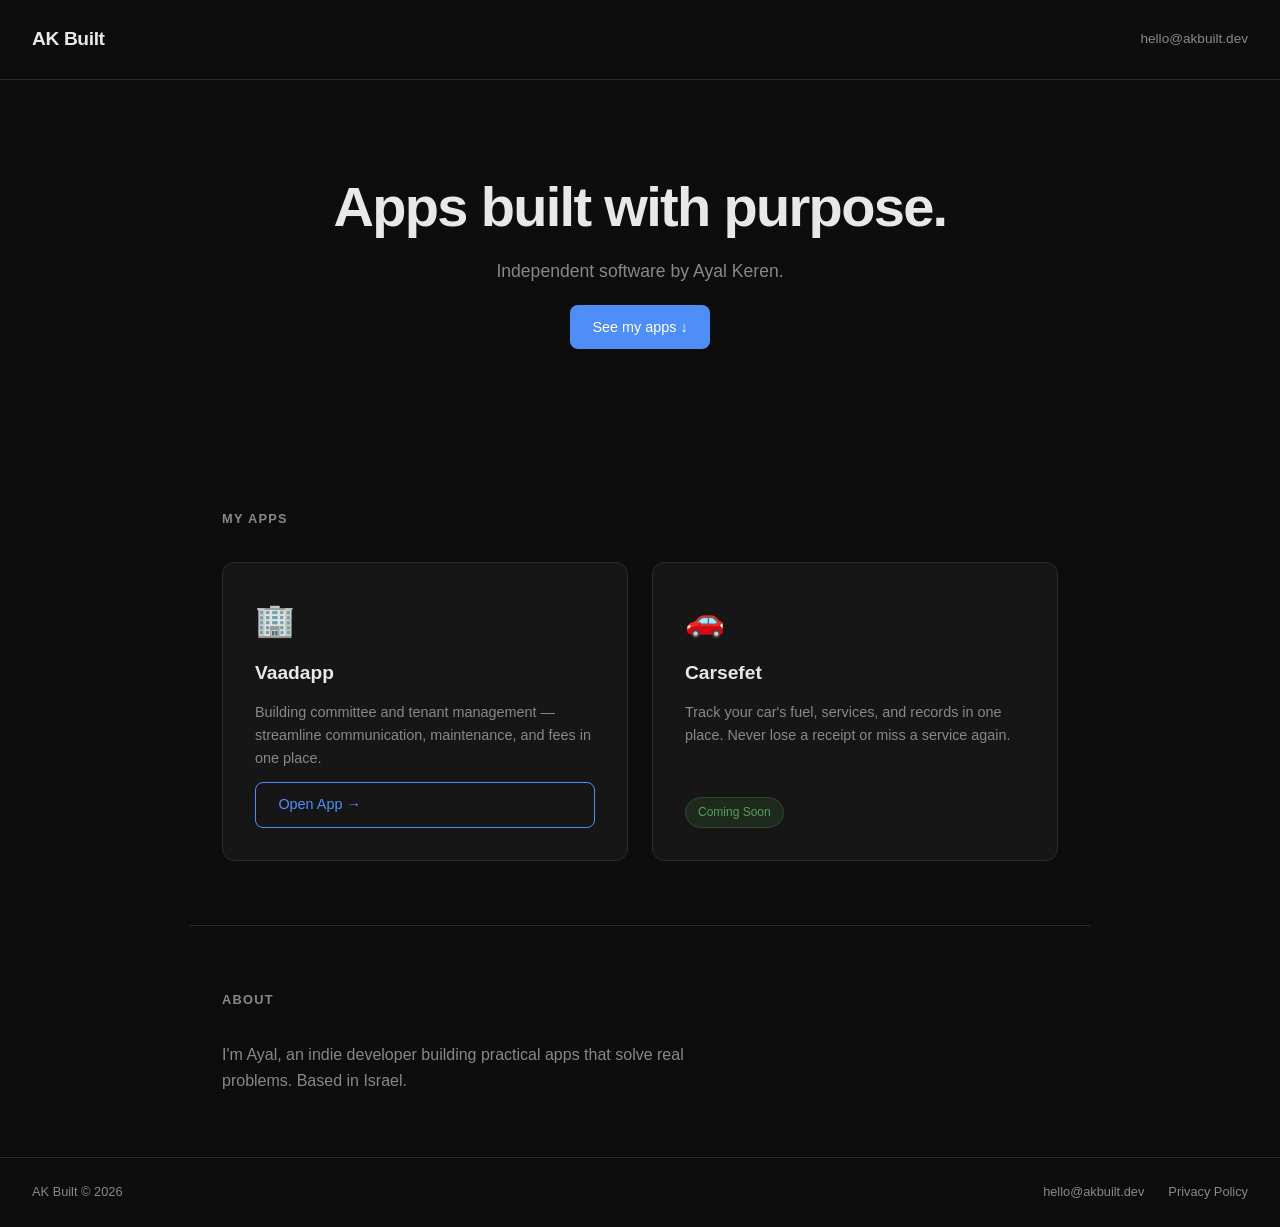
==== index.html @ 27d88cdf "Initial site — landing page, privacy policy, dark theme" ====
<!DOCTYPE html>
<html lang="en">
<head>
  <meta charset="UTF-8" />
  <meta name="viewport" content="width=device-width, initial-scale=1.0" />
  <meta name="description" content="AK Built — indie apps built with purpose by Ayal Keren." />
  <title>AK Built</title>
  <link rel="stylesheet" href="style.css" />
</head>
<body>

  <header>
    <div class="logo">AK Built</div>
    <a href="mailto:hello@akbuilt.dev" class="nav-email">hello@akbuilt.dev</a>
  </header>

  <section class="hero">
    <h1>Apps built with purpose.</h1>
    <p>Independent software by Ayal Keren.</p>
    <a href="#apps" class="btn">See my apps ↓</a>
  </section>

  <section class="apps" id="apps">
    <h2>My Apps</h2>
    <div class="cards">

      <div class="card">
        <div class="card-icon">🏢</div>
        <h3>Vaadapp</h3>
        <p>Building committee and tenant management — streamline communication, maintenance, and fees in one place.</p>
        <a href="https://vaadapp.app" target="_blank" rel="noopener" class="btn btn-outline">Open App →</a>
      </div>

      <div class="card">
        <div class="card-icon">🚗</div>
        <h3>Carsefet</h3>
        <p>Track your car's fuel, services, and records in one place. Never lose a receipt or miss a service again.</p>
        <span class="badge">Coming Soon</span>
      </div>

    </div>
  </section>

  <section class="about">
    <h2>About</h2>
    <p>I'm Ayal, an indie developer building practical apps that solve real problems. Based in Israel.</p>
  </section>

  <footer>
    <span>AK Built © 2026</span>
    <div class="footer-links">
      <a href="mailto:hello@akbuilt.dev">hello@akbuilt.dev</a>
      <a href="privacy.html">Privacy Policy</a>
    </div>
  </footer>

</body>
</html>
---- style.css ----
*, *::before, *::after {
  box-sizing: border-box;
  margin: 0;
  padding: 0;
}

:root {
  --bg: #0d0d0d;
  --surface: #161616;
  --border: #2a2a2a;
  --text: #e8e8e8;
  --muted: #888;
  --accent: #4f8ef7;
  --accent-hover: #6ba3ff;
}

html {
  scroll-behavior: smooth;
}

body {
  background: var(--bg);
  color: var(--text);
  font-family: -apple-system, BlinkMacSystemFont, "Segoe UI", Roboto, sans-serif;
  font-size: 16px;
  line-height: 1.6;
}

/* ── Header ── */
header {
  display: flex;
  justify-content: space-between;
  align-items: center;
  padding: 1.5rem 2rem;
  border-bottom: 1px solid var(--border);
  position: sticky;
  top: 0;
  background: var(--bg);
  z-index: 10;
}

.logo {
  font-size: 1.2rem;
  font-weight: 700;
  letter-spacing: -0.02em;
  color: var(--text);
}

.nav-email {
  font-size: 0.85rem;
  color: var(--muted);
  text-decoration: none;
  transition: color 0.2s;
}

.nav-email:hover {
  color: var(--accent);
}

/* ── Hero ── */
.hero {
  display: flex;
  flex-direction: column;
  align-items: center;
  text-align: center;
  padding: 6rem 2rem;
  gap: 1.25rem;
}

.hero h1 {
  font-size: clamp(2rem, 5vw, 3.5rem);
  font-weight: 800;
  letter-spacing: -0.03em;
  line-height: 1.1;
}

.hero p {
  font-size: 1.1rem;
  color: var(--muted);
}

/* ── Buttons ── */
.btn {
  display: inline-block;
  padding: 0.65rem 1.4rem;
  background: var(--accent);
  color: #fff;
  text-decoration: none;
  border-radius: 8px;
  font-size: 0.9rem;
  font-weight: 500;
  transition: background 0.2s;
}

.btn:hover {
  background: var(--accent-hover);
}

.btn-outline {
  background: transparent;
  border: 1px solid var(--accent);
  color: var(--accent);
}

.btn-outline:hover {
  background: var(--accent);
  color: #fff;
}

/* ── Apps ── */
.apps {
  padding: 4rem 2rem;
  max-width: 900px;
  margin: 0 auto;
}

.apps h2,
.about h2 {
  font-size: 0.8rem;
  font-weight: 600;
  letter-spacing: 0.1em;
  text-transform: uppercase;
  color: var(--muted);
  margin-bottom: 2rem;
}

.cards {
  display: grid;
  grid-template-columns: repeat(auto-fit, minmax(280px, 1fr));
  gap: 1.5rem;
}

.card {
  background: var(--surface);
  border: 1px solid var(--border);
  border-radius: 12px;
  padding: 2rem;
  display: flex;
  flex-direction: column;
  gap: 0.75rem;
  transition: border-color 0.2s;
}

.card:hover {
  border-color: #444;
}

.card-icon {
  font-size: 2rem;
}

.card h3 {
  font-size: 1.2rem;
  font-weight: 700;
}

.card p {
  font-size: 0.9rem;
  color: var(--muted);
  flex: 1;
}

.badge {
  display: inline-block;
  padding: 0.3rem 0.75rem;
  background: #1e2a1e;
  color: #5a9e5a;
  border: 1px solid #2d4a2d;
  border-radius: 99px;
  font-size: 0.75rem;
  font-weight: 500;
  width: fit-content;
}

/* ── About ── */
.about {
  padding: 4rem 2rem;
  max-width: 900px;
  margin: 0 auto;
  border-top: 1px solid var(--border);
}

.about p {
  font-size: 1rem;
  color: var(--muted);
  max-width: 520px;
}

/* ── Footer ── */
footer {
  display: flex;
  justify-content: space-between;
  align-items: center;
  padding: 1.5rem 2rem;
  border-top: 1px solid var(--border);
  font-size: 0.8rem;
  color: var(--muted);
  flex-wrap: wrap;
  gap: 0.5rem;
}

.footer-links {
  display: flex;
  gap: 1.5rem;
}

.footer-links a {
  color: var(--muted);
  text-decoration: none;
  transition: color 0.2s;
}

.footer-links a:hover {
  color: var(--text);
}

/* ── Mobile ── */
@media (max-width: 600px) {
  header {
    padding: 1rem 1.25rem;
  }

  .hero {
    padding: 4rem 1.25rem;
  }

  .apps,
  .about {
    padding: 3rem 1.25rem;
  }

  footer {
    flex-direction: column;
    align-items: flex-start;
  }
}
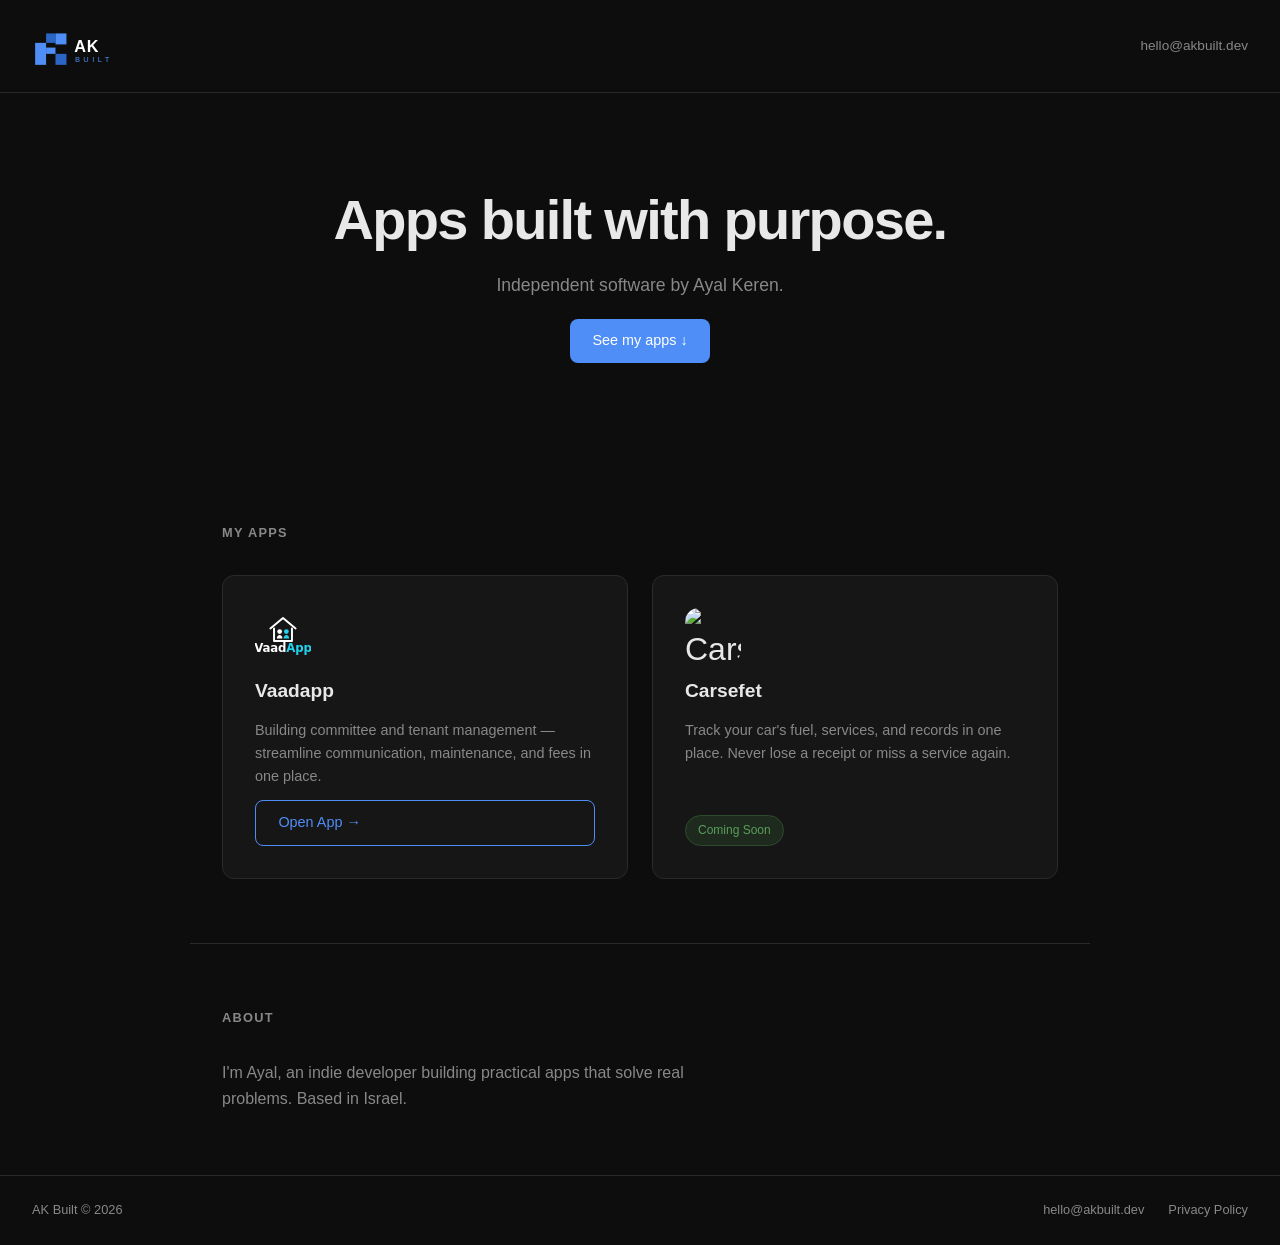
==== commit 58c85722: "Add logos, favicon, OG tags, and real app icons" ====
--- a/index.html
+++ b/index.html
@@ -6,11 +6,24 @@
   <meta name="description" content="AK Built — indie apps built with purpose by Ayal Keren." />
   <title>AK Built</title>
   <link rel="stylesheet" href="style.css" />
+
+  <!-- Favicon -->
+  <link rel="icon" type="image/svg+xml" href="favicon.svg" />
+
+  <!-- SEO & Open Graph -->
+  <meta property="og:type" content="website" />
+  <meta property="og:url" content="https://akbuilt.dev/" />
+  <meta property="og:title" content="AK Built — Apps built with purpose" />
+  <meta property="og:description" content="Independent software by Ayal Keren. Building practical apps that solve real problems." />
+  <meta property="og:image" content="https://akbuilt.dev/images/akbuilt-logo.svg" />
+  <meta name="twitter:card" content="summary" />
+  <meta name="twitter:title" content="AK Built — Apps built with purpose" />
+  <meta name="twitter:description" content="Independent software by Ayal Keren. Building practical apps that solve real problems." />
 </head>
 <body>
 
   <header>
-    <div class="logo">AK Built</div>
+    <a href="/" class="logo"><img src="images/akbuilt-logo.svg" alt="AK Built" class="header-logo" /></a>
     <a href="mailto:hello@akbuilt.dev" class="nav-email">hello@akbuilt.dev</a>
   </header>
 
@@ -25,14 +38,14 @@
     <div class="cards">
 
       <div class="card">
-        <div class="card-icon">🏢</div>
+        <div class="card-icon"><img src="images/vaadapp-logo.svg" alt="Vaadapp logo" class="icon-svg" /></div>
         <h3>Vaadapp</h3>
         <p>Building committee and tenant management — streamline communication, maintenance, and fees in one place.</p>
         <a href="https://vaadapp.app" target="_blank" rel="noopener" class="btn btn-outline">Open App →</a>
       </div>
 
       <div class="card">
-        <div class="card-icon">🚗</div>
+        <div class="card-icon"><img src="images/carsefet-icon.png" alt="Carsefet logo" class="icon-app" /></div>
         <h3>Carsefet</h3>
         <p>Track your car's fuel, services, and records in one place. Never lose a receipt or miss a service again.</p>
         <span class="badge">Coming Soon</span>
--- a/style.css
+++ b/style.css
@@ -40,10 +40,13 @@
 }
 
 .logo {
-  font-size: 1.2rem;
-  font-weight: 700;
-  letter-spacing: -0.02em;
-  color: var(--text);
+  text-decoration: none;
+}
+
+.header-logo {
+  height: 44px;
+  width: auto;
+  display: block;
 }
 
 .nav-email {
@@ -147,6 +150,21 @@
 
 .card-icon {
   font-size: 2rem;
+  height: 56px;
+  display: flex;
+  align-items: center;
+}
+
+.card-icon .icon-svg {
+  width: 56px;
+  height: 56px;
+}
+
+.card-icon .icon-app {
+  width: 56px;
+  height: 56px;
+  border-radius: 14px;
+  object-fit: contain;
 }
 
 .card h3 {
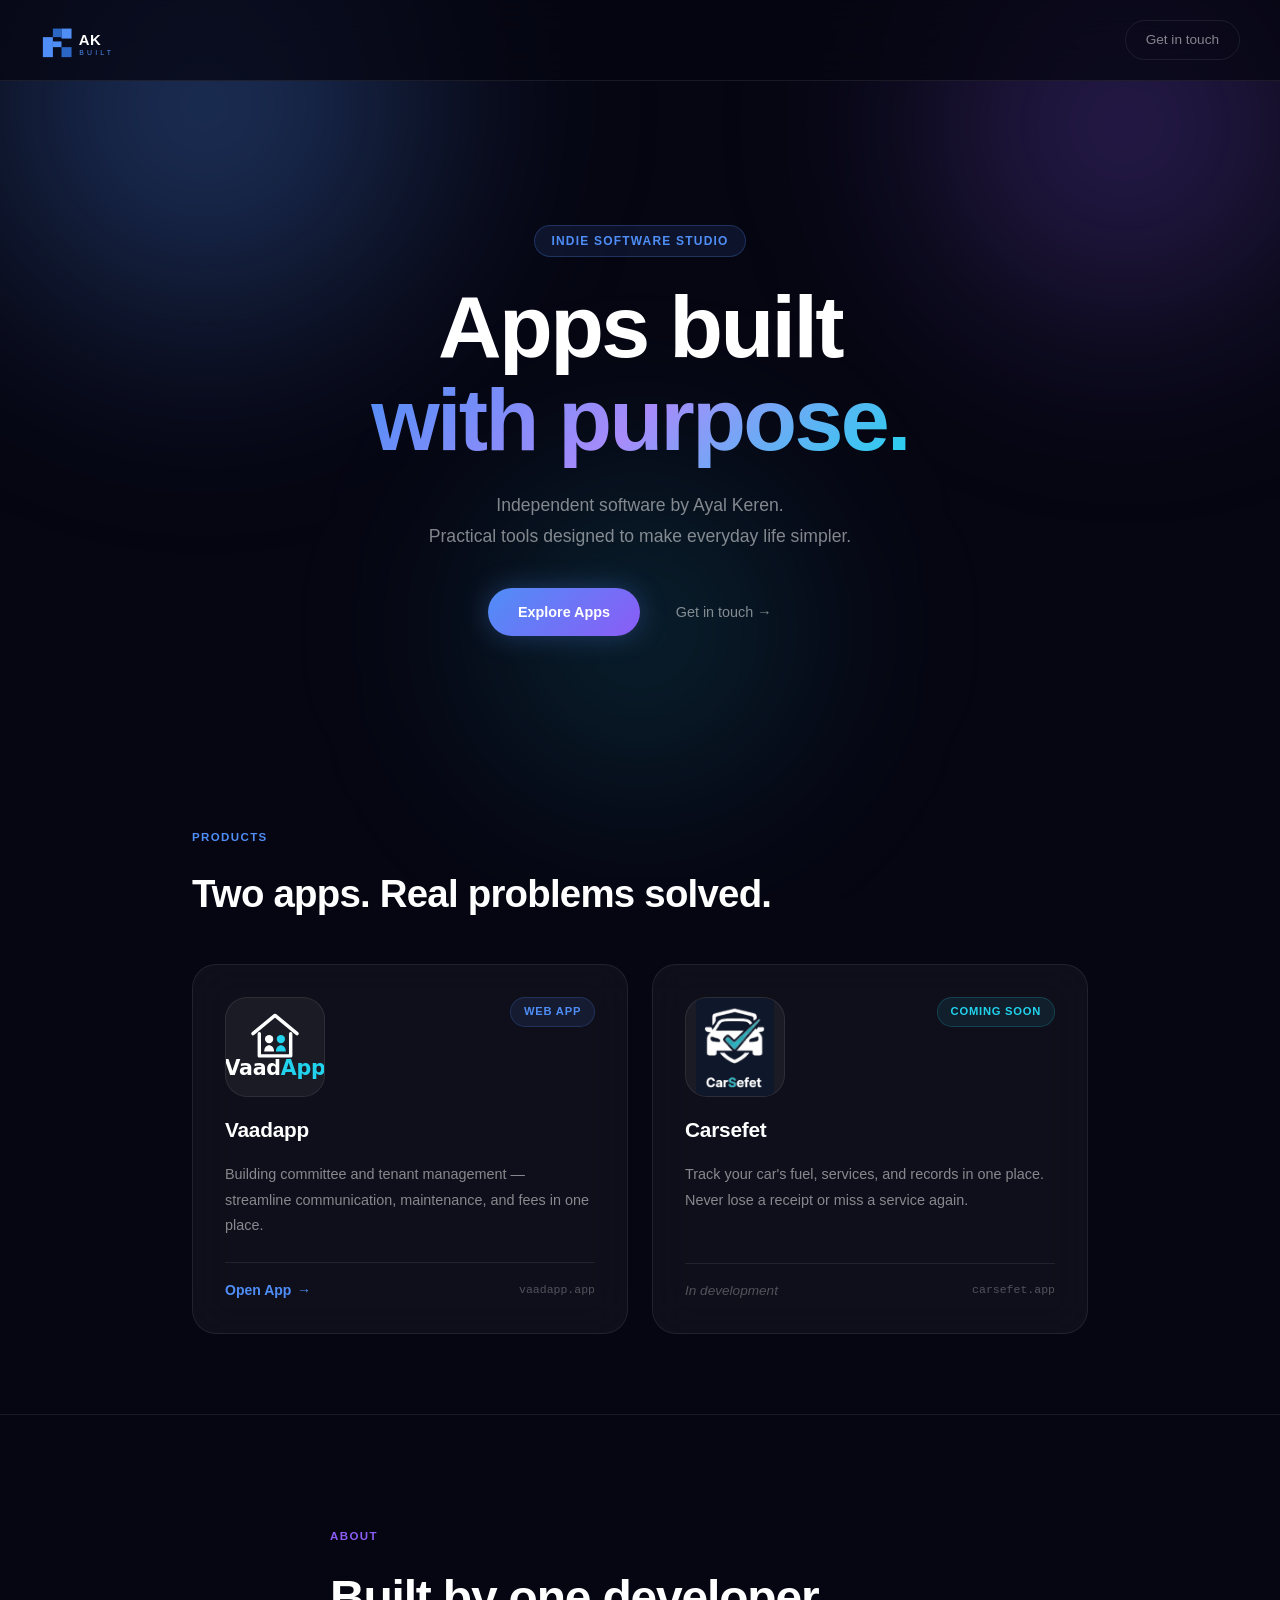
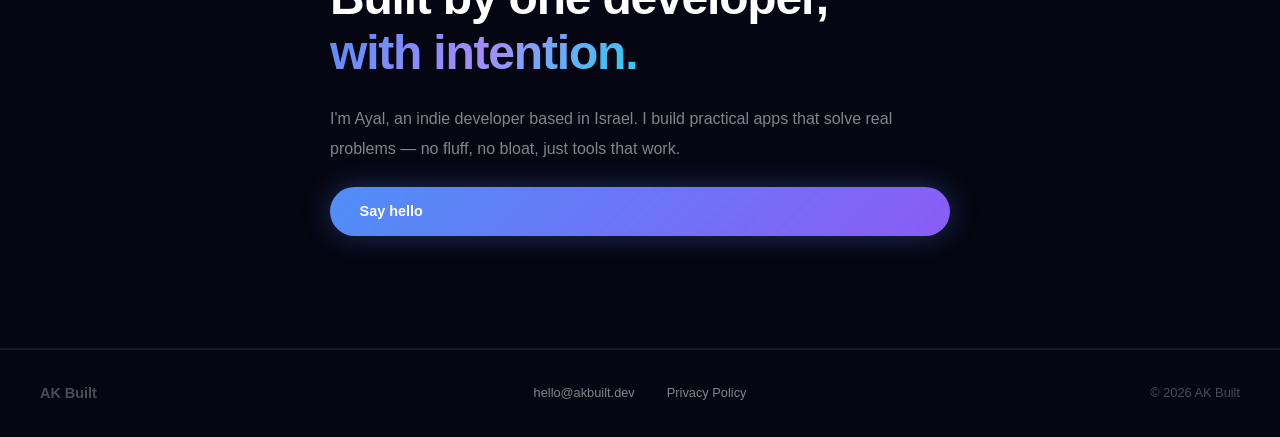
==== commit 8053e21d: "Promote index2 to main index, archive old design as indexold" ====
--- a/index.html
+++ b/index.html
@@ -6,65 +6,104 @@
   <meta name="description" content="AK Built — indie apps built with purpose by Ayal Keren." />
   <title>AK Built</title>
   <link rel="stylesheet" href="style.css" />
-
-  <!-- Favicon -->
   <link rel="icon" type="image/svg+xml" href="favicon.svg" />
-
-  <!-- SEO & Open Graph -->
   <meta property="og:type" content="website" />
   <meta property="og:url" content="https://akbuilt.dev/" />
   <meta property="og:title" content="AK Built — Apps built with purpose" />
   <meta property="og:description" content="Independent software by Ayal Keren. Building practical apps that solve real problems." />
   <meta property="og:image" content="https://akbuilt.dev/images/akbuilt-logo.svg" />
-  <meta name="twitter:card" content="summary" />
-  <meta name="twitter:title" content="AK Built — Apps built with purpose" />
-  <meta name="twitter:description" content="Independent software by Ayal Keren. Building practical apps that solve real problems." />
 </head>
 <body>
 
-  <header>
-    <a href="/" class="logo"><img src="images/akbuilt-logo.svg" alt="AK Built" class="header-logo" /></a>
-    <a href="mailto:hello@akbuilt.dev" class="nav-email">hello@akbuilt.dev</a>
-  </header>
+  <!-- Ambient background orbs -->
+  <div class="bg-orbs" aria-hidden="true">
+    <div class="orb orb-1"></div>
+    <div class="orb orb-2"></div>
+    <div class="orb orb-3"></div>
+  </div>
 
+  <!-- Nav -->
+  <nav>
+    <a href="/" class="logo-link">
+      <img src="images/akbuilt-logo.svg" alt="AK Built" class="header-logo" />
+    </a>
+    <a href="mailto:hello@akbuilt.dev" class="nav-cta">Get in touch</a>
+  </nav>
+
+  <!-- Hero -->
   <section class="hero">
-    <h1>Apps built with purpose.</h1>
-    <p>Independent software by Ayal Keren.</p>
-    <a href="#apps" class="btn">See my apps ↓</a>
+    <div class="hero-badge">Indie Software Studio</div>
+    <h1 class="hero-title">
+      Apps built<br />
+      <span class="gradient-text">with purpose.</span>
+    </h1>
+    <p class="hero-subtitle">
+      Independent software by Ayal Keren.<br />
+      Practical tools designed to make everyday life simpler.
+    </p>
+    <div class="hero-actions">
+      <a href="#apps" class="btn-primary">Explore Apps</a>
+      <a href="mailto:hello@akbuilt.dev" class="btn-ghost">Get in touch →</a>
+    </div>
   </section>
 
+  <!-- Apps -->
   <section class="apps" id="apps">
-    <h2>My Apps</h2>
+    <div class="section-label">Products</div>
+    <h2 class="section-title">Two apps. Real problems solved.</h2>
     <div class="cards">
 
       <div class="card">
-        <div class="card-icon"><img src="images/vaadapp-logo.svg" alt="Vaadapp logo" class="icon-svg" /></div>
+        <div class="card-header">
+          <div class="app-icon">
+            <img src="images/vaadapp-logo.svg" alt="Vaadapp logo" />
+          </div>
+          <span class="card-tag">Web App</span>
+        </div>
         <h3>Vaadapp</h3>
         <p>Building committee and tenant management — streamline communication, maintenance, and fees in one place.</p>
-        <a href="https://vaadapp.app" target="_blank" rel="noopener" class="btn btn-outline">Open App →</a>
+        <div class="card-footer">
+          <a href="https://vaadapp.app" target="_blank" rel="noopener" class="btn-card">Open App <span class="arrow">→</span></a>
+          <span class="card-domain">vaadapp.app</span>
+        </div>
       </div>
 
       <div class="card">
-        <div class="card-icon"><img src="images/carsefet-icon.png" alt="Carsefet logo" class="icon-app" /></div>
+        <div class="card-header">
+          <div class="app-icon app-icon-carsefet">
+            <img src="images/carsefet-icon.png" alt="Carsefet logo" />
+          </div>
+          <span class="card-tag card-tag-soon">Coming Soon</span>
+        </div>
         <h3>Carsefet</h3>
         <p>Track your car's fuel, services, and records in one place. Never lose a receipt or miss a service again.</p>
-        <span class="badge">Coming Soon</span>
+        <div class="card-footer">
+          <span class="coming-soon-text">In development</span>
+          <span class="card-domain">carsefet.app</span>
+        </div>
       </div>
 
     </div>
   </section>
 
+  <!-- About -->
   <section class="about">
-    <h2>About</h2>
-    <p>I'm Ayal, an indie developer building practical apps that solve real problems. Based in Israel.</p>
+    <div class="about-inner">
+      <div class="about-badge">About</div>
+      <h2>Built by one developer,<br /><span class="gradient-text">with intention.</span></h2>
+      <p>I'm Ayal, an indie developer based in Israel. I build practical apps that solve real problems — no fluff, no bloat, just tools that work.</p>
+      <a href="mailto:hello@akbuilt.dev" class="btn-primary">Say hello</a>
+    </div>
   </section>
 
+  <!-- Footer -->
   <footer>
-    <span>AK Built © 2026</span>
+    <div class="footer-logo">AK Built</div>
     <div class="footer-links">
       <a href="mailto:hello@akbuilt.dev">hello@akbuilt.dev</a>
       <a href="privacy.html">Privacy Policy</a>
     </div>
+    <div class="footer-copy">© 2026 AK Built</div>
   </footer>
 
 </body>
--- a/style.css
+++ b/style.css
@@ -5,18 +5,22 @@
 }
 
 :root {
-  --bg: #0d0d0d;
-  --surface: #161616;
-  --border: #2a2a2a;
-  --text: #e8e8e8;
-  --muted: #888;
+  --bg: #060612;
+  --surface: rgba(255, 255, 255, 0.04);
+  --surface-hover: rgba(255, 255, 255, 0.07);
+  --border: rgba(255, 255, 255, 0.08);
+  --border-hover: rgba(255, 255, 255, 0.16);
+  --text: #ffffff;
+  --text-secondary: rgba(255, 255, 255, 0.5);
+  --text-tertiary: rgba(255, 255, 255, 0.28);
   --accent: #4f8ef7;
-  --accent-hover: #6ba3ff;
-}
-
-html {
-  scroll-behavior: smooth;
-}
+  --accent-purple: #8b5cf6;
+  --accent-teal: #22d3ee;
+  --gradient: linear-gradient(135deg, #4f8ef7 0%, #8b5cf6 100%);
+  --gradient-text: linear-gradient(135deg, #4f8ef7 0%, #a78bfa 50%, #22d3ee 100%);
+}
+
+html { scroll-behavior: smooth; }
 
 body {
   background: var(--bg);
@@ -24,40 +28,104 @@
   font-family: -apple-system, BlinkMacSystemFont, "Segoe UI", Roboto, sans-serif;
   font-size: 16px;
   line-height: 1.6;
-}
-
-/* ── Header ── */
-header {
+  overflow-x: hidden;
+}
+
+/* ── Ambient orbs ── */
+.bg-orbs {
+  position: fixed;
+  inset: 0;
+  pointer-events: none;
+  z-index: 0;
+  overflow: hidden;
+}
+
+.orb {
+  position: absolute;
+  border-radius: 50%;
+  filter: blur(90px);
+}
+
+.orb-1 {
+  width: 650px;
+  height: 650px;
+  background: radial-gradient(circle, rgba(79, 142, 247, 0.4), transparent 70%);
+  top: -220px;
+  left: -120px;
+  animation: float 9s ease-in-out infinite;
+}
+
+.orb-2 {
+  width: 550px;
+  height: 550px;
+  background: radial-gradient(circle, rgba(139, 92, 246, 0.35), transparent 70%);
+  top: -150px;
+  right: -120px;
+  animation: float 11s ease-in-out infinite reverse;
+}
+
+.orb-3 {
+  width: 450px;
+  height: 450px;
+  background: radial-gradient(circle, rgba(34, 211, 238, 0.2), transparent 70%);
+  bottom: 5%;
+  left: 50%;
+  transform: translateX(-50%);
+  animation: float 13s ease-in-out infinite;
+}
+
+@keyframes float {
+  0%, 100% { transform: translateY(0); }
+  50% { transform: translateY(-28px); }
+}
+
+.orb-3 { animation-name: float-centered; }
+
+@keyframes float-centered {
+  0%, 100% { transform: translateX(-50%) translateY(0); }
+  50% { transform: translateX(-50%) translateY(-28px); }
+}
+
+nav, section, footer { position: relative; z-index: 1; }
+
+/* ── Nav ── */
+nav {
   display: flex;
   justify-content: space-between;
   align-items: center;
-  padding: 1.5rem 2rem;
+  padding: 1.25rem 2.5rem;
   border-bottom: 1px solid var(--border);
   position: sticky;
   top: 0;
-  background: var(--bg);
-  z-index: 10;
-}
-
-.logo {
-  text-decoration: none;
-}
+  background: rgba(6, 6, 18, 0.75);
+  backdrop-filter: blur(24px);
+  -webkit-backdrop-filter: blur(24px);
+  z-index: 100;
+}
+
+.logo-link { display: flex; align-items: center; }
 
 .header-logo {
-  height: 44px;
+  height: 40px;
   width: auto;
   display: block;
 }
 
-.nav-email {
+.nav-cta {
   font-size: 0.85rem;
-  color: var(--muted);
+  font-weight: 500;
+  color: var(--text-secondary);
   text-decoration: none;
-  transition: color 0.2s;
-}
-
-.nav-email:hover {
-  color: var(--accent);
+  padding: 0.5rem 1.25rem;
+  border: 1px solid var(--border);
+  border-radius: 100px;
+  transition: color 0.2s, border-color 0.2s, background 0.2s;
+}
+
+.nav-cta:hover {
+  color: var(--text);
+  border-color: var(--border-hover);
+  background: var(--surface);
 }
 
 /* ── Hero ── */
@@ -66,189 +134,331 @@
   flex-direction: column;
   align-items: center;
   text-align: center;
-  padding: 6rem 2rem;
-  gap: 1.25rem;
-}
-
-.hero h1 {
-  font-size: clamp(2rem, 5vw, 3.5rem);
-  font-weight: 800;
-  letter-spacing: -0.03em;
-  line-height: 1.1;
-}
-
-.hero p {
-  font-size: 1.1rem;
-  color: var(--muted);
-}
-
-/* ── Buttons ── */
-.btn {
-  display: inline-block;
-  padding: 0.65rem 1.4rem;
-  background: var(--accent);
-  color: #fff;
-  text-decoration: none;
-  border-radius: 8px;
-  font-size: 0.9rem;
-  font-weight: 500;
-  transition: background 0.2s;
-}
-
-.btn:hover {
-  background: var(--accent-hover);
-}
-
-.btn-outline {
-  background: transparent;
-  border: 1px solid var(--accent);
-  color: var(--accent);
-}
-
-.btn-outline:hover {
-  background: var(--accent);
-  color: #fff;
-}
-
-/* ── Apps ── */
-.apps {
-  padding: 4rem 2rem;
-  max-width: 900px;
+  padding: 9rem 2rem 7rem;
+  gap: 1.5rem;
+  max-width: 860px;
   margin: 0 auto;
 }
 
-.apps h2,
-.about h2 {
-  font-size: 0.8rem;
+.hero-badge {
+  display: inline-flex;
+  align-items: center;
+  padding: 0.35rem 1rem;
+  background: rgba(79, 142, 247, 0.1);
+  border: 1px solid rgba(79, 142, 247, 0.25);
+  border-radius: 100px;
+  font-size: 0.75rem;
   font-weight: 600;
   letter-spacing: 0.1em;
   text-transform: uppercase;
-  color: var(--muted);
-  margin-bottom: 2rem;
+  color: var(--accent);
+}
+
+.hero-title {
+  font-size: clamp(3rem, 7vw, 5.5rem);
+  font-weight: 800;
+  line-height: 1.05;
+  letter-spacing: -0.03em;
+}
+
+.gradient-text {
+  background: var(--gradient-text);
+  -webkit-background-clip: text;
+  -webkit-text-fill-color: transparent;
+  background-clip: text;
+}
+
+.hero-subtitle {
+  font-size: 1.1rem;
+  color: var(--text-secondary);
+  line-height: 1.75;
+  max-width: 480px;
+}
+
+.hero-actions {
+  display: flex;
+  gap: 1rem;
+  align-items: center;
+  flex-wrap: wrap;
+  justify-content: center;
+  margin-top: 0.75rem;
+}
+
+/* ── Buttons ── */
+.btn-primary {
+  display: inline-flex;
+  align-items: center;
+  gap: 0.5rem;
+  padding: 0.8rem 1.85rem;
+  background: var(--gradient);
+  color: #fff;
+  text-decoration: none;
+  border-radius: 100px;
+  font-size: 0.9rem;
+  font-weight: 600;
+  transition: transform 0.2s, box-shadow 0.2s;
+  box-shadow: 0 0 28px rgba(79, 142, 247, 0.3);
+}
+
+.btn-primary:hover {
+  transform: translateY(-2px);
+  box-shadow: 0 10px 44px rgba(79, 142, 247, 0.45);
+}
+
+.btn-ghost {
+  display: inline-flex;
+  align-items: center;
+  gap: 0.4rem;
+  padding: 0.8rem 1.25rem;
+  color: var(--text-secondary);
+  text-decoration: none;
+  font-size: 0.9rem;
+  font-weight: 500;
+  transition: color 0.2s;
+}
+
+.btn-ghost:hover { color: var(--text); }
+
+/* ── Apps section ── */
+.apps {
+  max-width: 960px;
+  margin: 0 auto;
+  padding: 5rem 2rem;
+}
+
+.section-label {
+  font-size: 0.72rem;
+  font-weight: 700;
+  letter-spacing: 0.12em;
+  text-transform: uppercase;
+  color: var(--accent);
+  margin-bottom: 1rem;
+}
+
+.section-title {
+  font-size: clamp(1.75rem, 3vw, 2.4rem);
+  font-weight: 800;
+  letter-spacing: -0.02em;
+  margin-bottom: 2.5rem;
+  color: var(--text);
 }
 
 .cards {
   display: grid;
-  grid-template-columns: repeat(auto-fit, minmax(280px, 1fr));
+  grid-template-columns: repeat(auto-fit, minmax(300px, 1fr));
   gap: 1.5rem;
 }
 
+/* ── Cards (glassmorphism) ── */
 .card {
   background: var(--surface);
   border: 1px solid var(--border);
-  border-radius: 12px;
+  border-radius: 24px;
   padding: 2rem;
   display: flex;
   flex-direction: column;
-  gap: 0.75rem;
-  transition: border-color 0.2s;
+  gap: 1rem;
+  backdrop-filter: blur(20px);
+  -webkit-backdrop-filter: blur(20px);
+  transition: transform 0.3s ease, border-color 0.3s ease,
+              background 0.3s ease, box-shadow 0.3s ease;
 }
 
 .card:hover {
-  border-color: #444;
-}
-
-.card-icon {
-  font-size: 2rem;
-  height: 56px;
-  display: flex;
-  align-items: center;
-}
-
-.card-icon .icon-svg {
-  width: 56px;
-  height: 56px;
-}
-
-.card-icon .icon-app {
-  width: 56px;
-  height: 56px;
-  border-radius: 14px;
+  transform: translateY(-8px);
+  border-color: var(--border-hover);
+  background: var(--surface-hover);
+  box-shadow:
+    0 30px 70px rgba(0, 0, 0, 0.5),
+    0 0 0 1px rgba(79, 142, 247, 0.08),
+    inset 0 1px 0 rgba(255, 255, 255, 0.06);
+}
+
+.card-header {
+  display: flex;
+  justify-content: space-between;
+  align-items: flex-start;
+}
+
+.app-icon {
+  width: 100px;
+  height: 100px;
+  border-radius: 22px;
+  overflow: hidden;
+  display: flex;
+  align-items: center;
+  justify-content: center;
+  background: rgba(255, 255, 255, 0.05);
+  border: 1px solid var(--border);
+}
+
+.app-icon img {
+  width: 100%;
+  height: 100%;
   object-fit: contain;
 }
 
+.app-icon-carsefet img { border-radius: 12px; }
+
+.card-tag {
+  font-size: 0.7rem;
+  font-weight: 700;
+  letter-spacing: 0.07em;
+  text-transform: uppercase;
+  padding: 0.3rem 0.8rem;
+  background: rgba(79, 142, 247, 0.1);
+  border: 1px solid rgba(79, 142, 247, 0.2);
+  border-radius: 100px;
+  color: var(--accent);
+}
+
+.card-tag-soon {
+  background: rgba(34, 211, 238, 0.08);
+  border-color: rgba(34, 211, 238, 0.2);
+  color: var(--accent-teal);
+}
+
 .card h3 {
-  font-size: 1.2rem;
+  font-size: 1.3rem;
   font-weight: 700;
+  letter-spacing: -0.01em;
 }
 
 .card p {
   font-size: 0.9rem;
-  color: var(--muted);
+  color: var(--text-secondary);
+  line-height: 1.75;
   flex: 1;
 }
 
-.badge {
+.card-footer {
+  display: flex;
+  align-items: center;
+  justify-content: space-between;
+  margin-top: 0.5rem;
+  padding-top: 1rem;
+  border-top: 1px solid var(--border);
+}
+
+.btn-card {
+  display: inline-flex;
+  align-items: center;
+  gap: 0.35rem;
+  font-size: 0.875rem;
+  font-weight: 600;
+  color: var(--accent);
+  text-decoration: none;
+}
+
+.btn-card .arrow {
+  transition: transform 0.2s;
   display: inline-block;
-  padding: 0.3rem 0.75rem;
-  background: #1e2a1e;
-  color: #5a9e5a;
-  border: 1px solid #2d4a2d;
-  border-radius: 99px;
-  font-size: 0.75rem;
-  font-weight: 500;
-  width: fit-content;
+}
+
+.btn-card:hover .arrow { transform: translateX(4px); }
+
+.card-domain {
+  font-size: 0.72rem;
+  color: var(--text-tertiary);
+  font-family: "SF Mono", "Fira Code", monospace;
+}
+
+.coming-soon-text {
+  font-size: 0.85rem;
+  color: var(--text-tertiary);
+  font-style: italic;
 }
 
 /* ── About ── */
 .about {
-  padding: 4rem 2rem;
-  max-width: 900px;
+  border-top: 1px solid var(--border);
+  border-bottom: 1px solid var(--border);
+  padding: 7rem 2rem;
+}
+
+.about-inner {
+  max-width: 620px;
   margin: 0 auto;
-  border-top: 1px solid var(--border);
+  display: flex;
+  flex-direction: column;
+  gap: 1.5rem;
+}
+
+.about-badge {
+  font-size: 0.72rem;
+  font-weight: 700;
+  letter-spacing: 0.12em;
+  text-transform: uppercase;
+  color: var(--accent-purple);
+}
+
+.about h2 {
+  font-size: clamp(2rem, 4vw, 3rem);
+  font-weight: 800;
+  letter-spacing: -0.025em;
+  line-height: 1.15;
 }
 
 .about p {
   font-size: 1rem;
-  color: var(--muted);
-  max-width: 520px;
+  color: var(--text-secondary);
+  line-height: 1.85;
 }
 
 /* ── Footer ── */
 footer {
-  display: flex;
-  justify-content: space-between;
-  align-items: center;
-  padding: 1.5rem 2rem;
+  display: grid;
+  grid-template-columns: 1fr auto 1fr;
+  align-items: center;
+  padding: 2rem 2.5rem;
   border-top: 1px solid var(--border);
+}
+
+.footer-logo {
+  font-size: 0.9rem;
+  font-weight: 700;
+  color: var(--text-tertiary);
+}
+
+.footer-links {
+  display: flex;
+  gap: 2rem;
+}
+
+.footer-links a {
   font-size: 0.8rem;
-  color: var(--muted);
-  flex-wrap: wrap;
-  gap: 0.5rem;
-}
-
-.footer-links {
-  display: flex;
-  gap: 1.5rem;
-}
-
-.footer-links a {
-  color: var(--muted);
+  color: var(--text-secondary);
   text-decoration: none;
   transition: color 0.2s;
 }
 
-.footer-links a:hover {
-  color: var(--text);
+.footer-links a:hover { color: var(--text); }
+
+.footer-copy {
+  font-size: 0.8rem;
+  color: var(--text-tertiary);
+  text-align: right;
 }
 
 /* ── Mobile ── */
-@media (max-width: 600px) {
-  header {
-    padding: 1rem 1.25rem;
+@media (max-width: 640px) {
+  nav { padding: 1rem 1.25rem; }
+
+  .hero {
+    padding: 5rem 1.25rem 4rem;
+    gap: 1.25rem;
   }
 
-  .hero {
-    padding: 4rem 1.25rem;
+  .btn-ghost { display: none; }
+
+  .apps,
+  .about { padding: 3.5rem 1.25rem; }
+
+  footer {
+    grid-template-columns: 1fr;
+    gap: 1.25rem;
+    padding: 1.5rem 1.25rem;
   }
 
-  .apps,
-  .about {
-    padding: 3rem 1.25rem;
-  }
-
-  footer {
-    flex-direction: column;
-    align-items: flex-start;
-  }
-}
+  .footer-copy { text-align: left; }
+}
